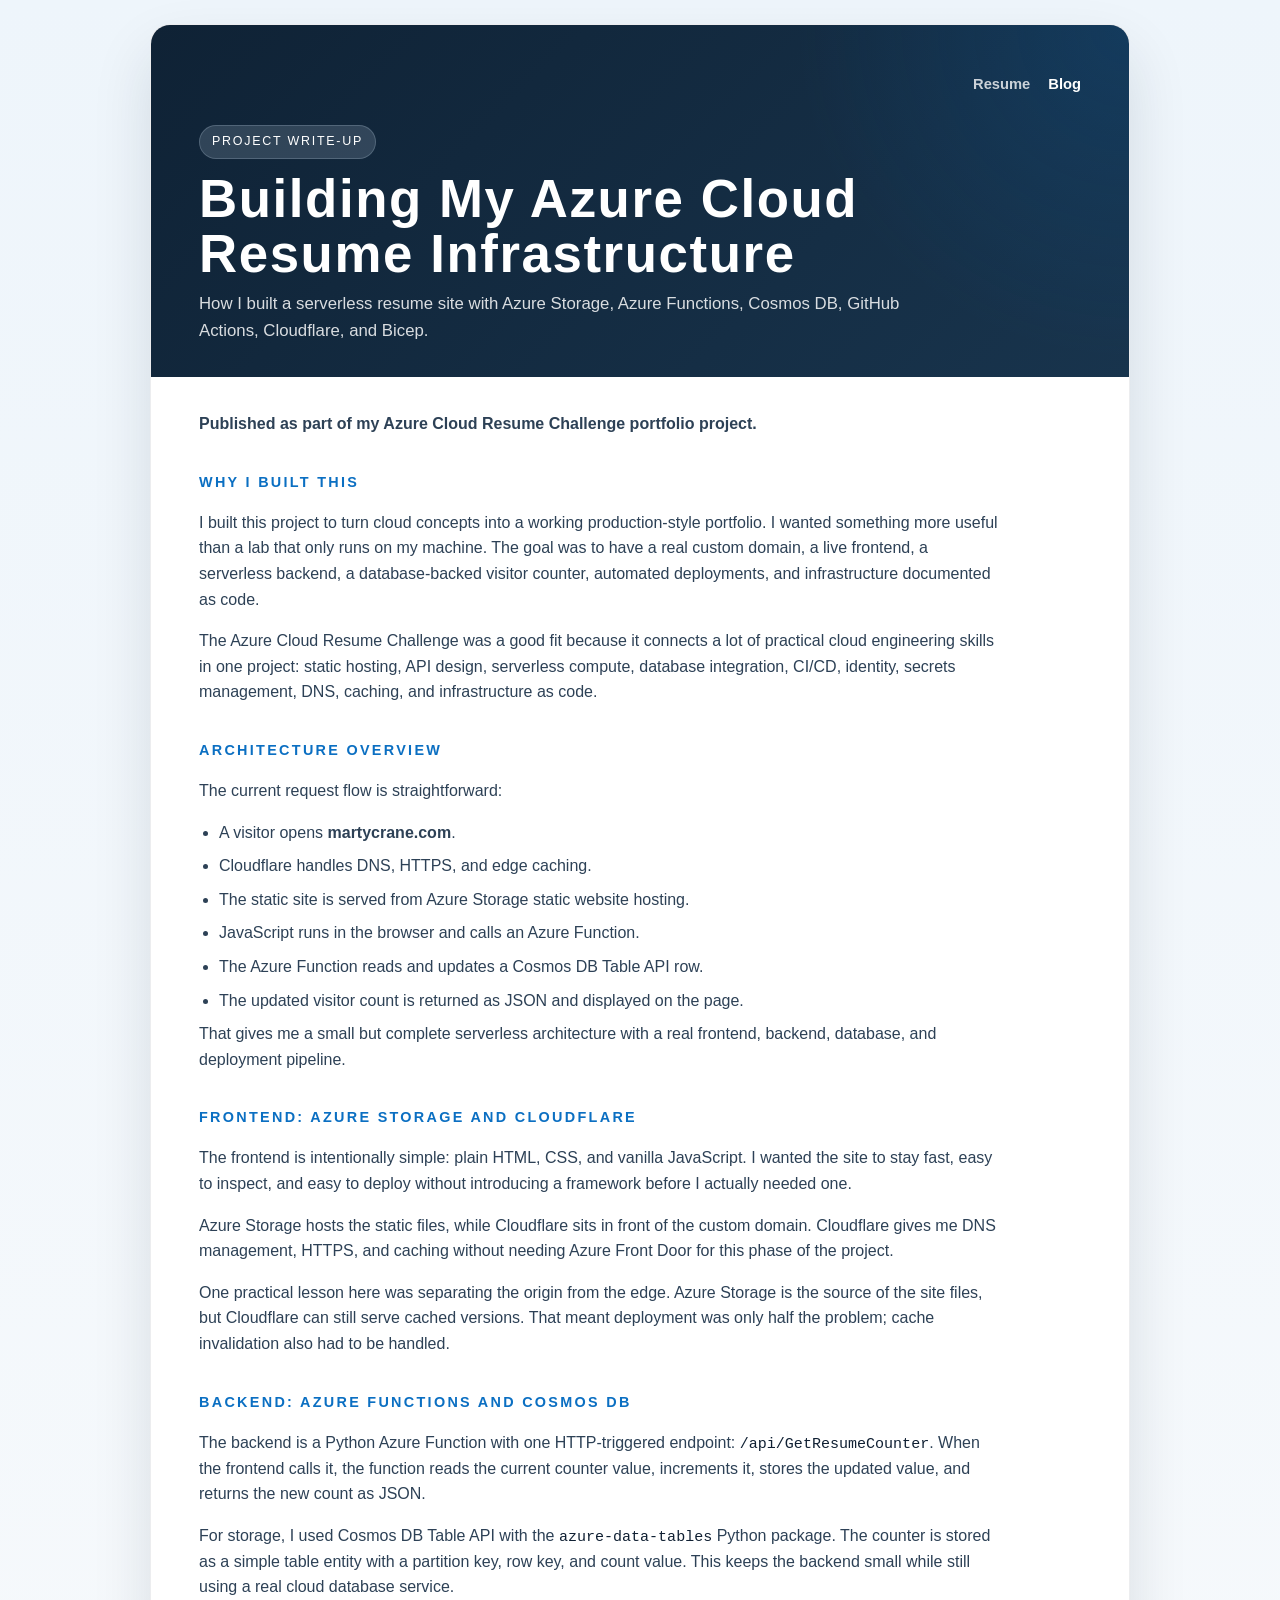
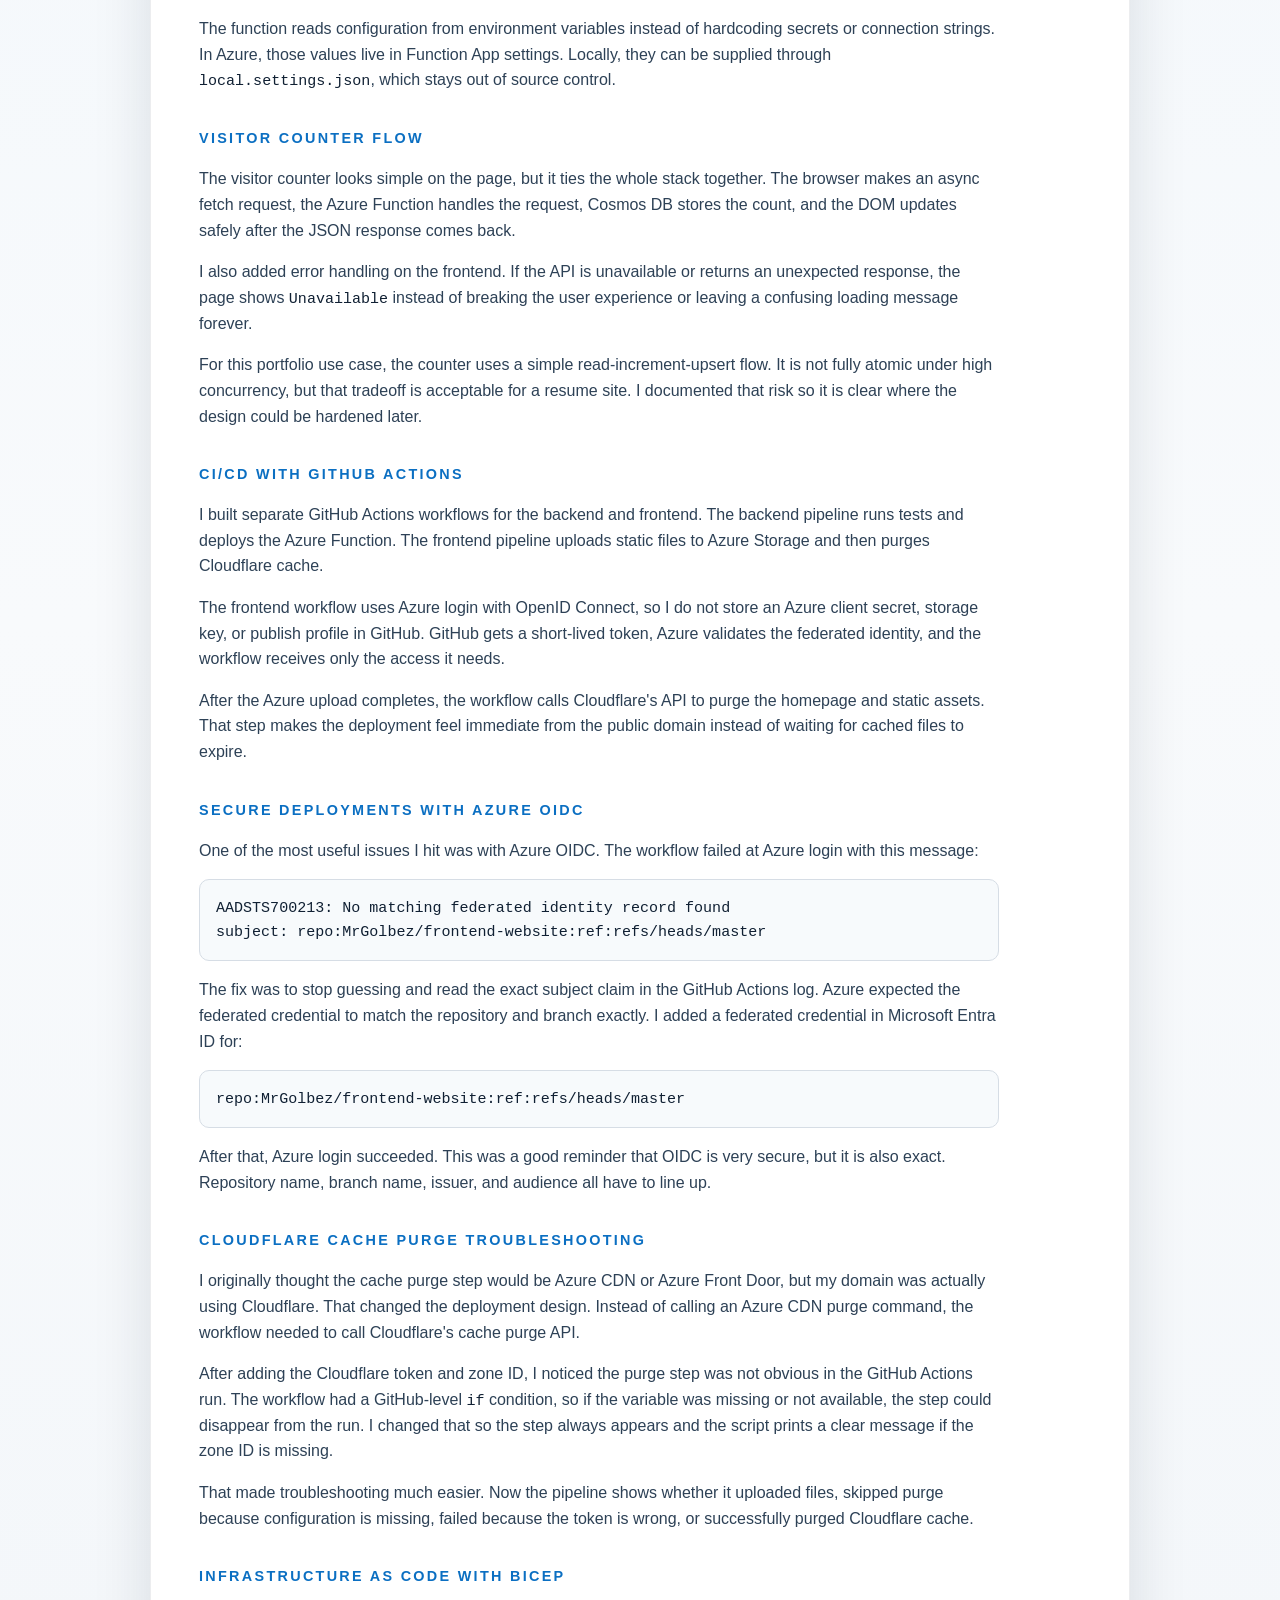
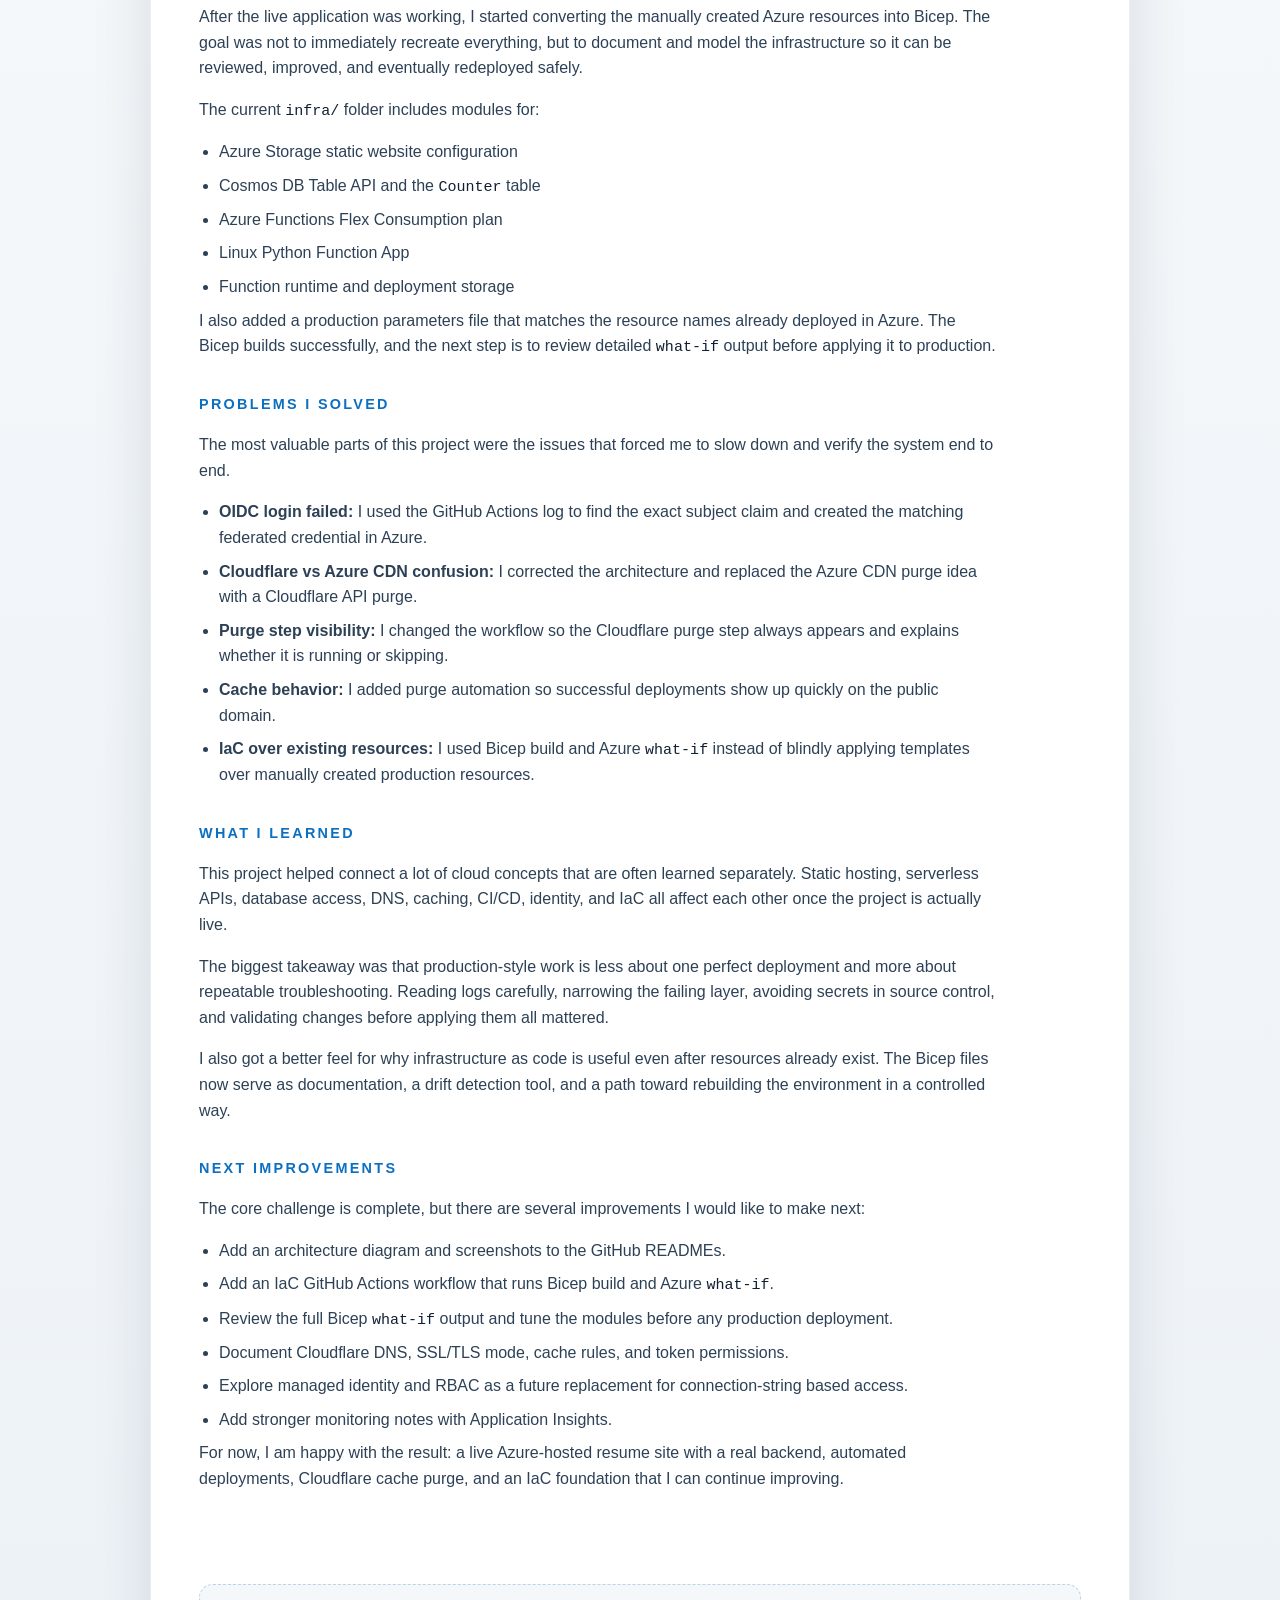
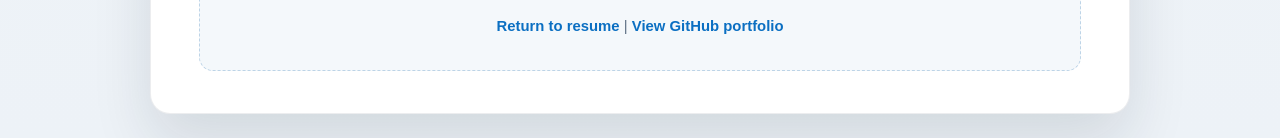
==== blog.html @ eff03cb7 "Add project blog page and update frontend docs" ====
<!DOCTYPE html>
<html lang="en">
<head>
    <meta charset="UTF-8">
    <meta name="viewport" content="width=device-width, initial-scale=1.0">
    <title>Building My Azure Cloud Resume Challenge - Marty Crane Jr</title>
    <link rel="stylesheet" href="styles.css">
</head>
<body>
    <div class="container">
        <header>
            <nav class="site-nav" aria-label="Primary navigation">
                <a href="index.html">Resume</a>
                <a href="blog.html" aria-current="page">Blog</a>
            </nav>
            <span class="eyebrow">Project Write-Up</span>
            <h1>Building My Azure Cloud Resume Infrastructure</h1>
            <p class="headline">How I built a serverless resume site with Azure Storage, Azure Functions, Cosmos DB, GitHub Actions, Cloudflare, and Bicep.</p>
        </header>

        <main class="article-layout">
            <article class="blog-article">
                <p class="article-meta">Published as part of my Azure Cloud Resume Challenge portfolio project.</p>

                <section>
                    <h2>Why I Built This</h2>
                    <p>I built this project to turn cloud concepts into a working production-style portfolio. I wanted something more useful than a lab that only runs on my machine. The goal was to have a real custom domain, a live frontend, a serverless backend, a database-backed visitor counter, automated deployments, and infrastructure documented as code.</p>
                    <p>The Azure Cloud Resume Challenge was a good fit because it connects a lot of practical cloud engineering skills in one project: static hosting, API design, serverless compute, database integration, CI/CD, identity, secrets management, DNS, caching, and infrastructure as code.</p>
                </section>

                <section>
                    <h2>Architecture Overview</h2>
                    <p>The current request flow is straightforward:</p>
                    <ul>
                        <li>A visitor opens <strong>martycrane.com</strong>.</li>
                        <li>Cloudflare handles DNS, HTTPS, and edge caching.</li>
                        <li>The static site is served from Azure Storage static website hosting.</li>
                        <li>JavaScript runs in the browser and calls an Azure Function.</li>
                        <li>The Azure Function reads and updates a Cosmos DB Table API row.</li>
                        <li>The updated visitor count is returned as JSON and displayed on the page.</li>
                    </ul>
                    <p>That gives me a small but complete serverless architecture with a real frontend, backend, database, and deployment pipeline.</p>
                </section>

                <section>
                    <h2>Frontend: Azure Storage And Cloudflare</h2>
                    <p>The frontend is intentionally simple: plain HTML, CSS, and vanilla JavaScript. I wanted the site to stay fast, easy to inspect, and easy to deploy without introducing a framework before I actually needed one.</p>
                    <p>Azure Storage hosts the static files, while Cloudflare sits in front of the custom domain. Cloudflare gives me DNS management, HTTPS, and caching without needing Azure Front Door for this phase of the project.</p>
                    <p>One practical lesson here was separating the origin from the edge. Azure Storage is the source of the site files, but Cloudflare can still serve cached versions. That meant deployment was only half the problem; cache invalidation also had to be handled.</p>
                </section>

                <section>
                    <h2>Backend: Azure Functions And Cosmos DB</h2>
                    <p>The backend is a Python Azure Function with one HTTP-triggered endpoint: <code>/api/GetResumeCounter</code>. When the frontend calls it, the function reads the current counter value, increments it, stores the updated value, and returns the new count as JSON.</p>
                    <p>For storage, I used Cosmos DB Table API with the <code>azure-data-tables</code> Python package. The counter is stored as a simple table entity with a partition key, row key, and count value. This keeps the backend small while still using a real cloud database service.</p>
                    <p>The function reads configuration from environment variables instead of hardcoding secrets or connection strings. In Azure, those values live in Function App settings. Locally, they can be supplied through <code>local.settings.json</code>, which stays out of source control.</p>
                </section>

                <section>
                    <h2>Visitor Counter Flow</h2>
                    <p>The visitor counter looks simple on the page, but it ties the whole stack together. The browser makes an async fetch request, the Azure Function handles the request, Cosmos DB stores the count, and the DOM updates safely after the JSON response comes back.</p>
                    <p>I also added error handling on the frontend. If the API is unavailable or returns an unexpected response, the page shows <code>Unavailable</code> instead of breaking the user experience or leaving a confusing loading message forever.</p>
                    <p>For this portfolio use case, the counter uses a simple read-increment-upsert flow. It is not fully atomic under high concurrency, but that tradeoff is acceptable for a resume site. I documented that risk so it is clear where the design could be hardened later.</p>
                </section>

                <section>
                    <h2>CI/CD With GitHub Actions</h2>
                    <p>I built separate GitHub Actions workflows for the backend and frontend. The backend pipeline runs tests and deploys the Azure Function. The frontend pipeline uploads static files to Azure Storage and then purges Cloudflare cache.</p>
                    <p>The frontend workflow uses Azure login with OpenID Connect, so I do not store an Azure client secret, storage key, or publish profile in GitHub. GitHub gets a short-lived token, Azure validates the federated identity, and the workflow receives only the access it needs.</p>
                    <p>After the Azure upload completes, the workflow calls Cloudflare's API to purge the homepage and static assets. That step makes the deployment feel immediate from the public domain instead of waiting for cached files to expire.</p>
                </section>

                <section>
                    <h2>Secure Deployments With Azure OIDC</h2>
                    <p>One of the most useful issues I hit was with Azure OIDC. The workflow failed at Azure login with this message:</p>
                    <pre><code>AADSTS700213: No matching federated identity record found
subject: repo:MrGolbez/frontend-website:ref:refs/heads/master</code></pre>
                    <p>The fix was to stop guessing and read the exact subject claim in the GitHub Actions log. Azure expected the federated credential to match the repository and branch exactly. I added a federated credential in Microsoft Entra ID for:</p>
                    <pre><code>repo:MrGolbez/frontend-website:ref:refs/heads/master</code></pre>
                    <p>After that, Azure login succeeded. This was a good reminder that OIDC is very secure, but it is also exact. Repository name, branch name, issuer, and audience all have to line up.</p>
                </section>

                <section>
                    <h2>Cloudflare Cache Purge Troubleshooting</h2>
                    <p>I originally thought the cache purge step would be Azure CDN or Azure Front Door, but my domain was actually using Cloudflare. That changed the deployment design. Instead of calling an Azure CDN purge command, the workflow needed to call Cloudflare's cache purge API.</p>
                    <p>After adding the Cloudflare token and zone ID, I noticed the purge step was not obvious in the GitHub Actions run. The workflow had a GitHub-level <code>if</code> condition, so if the variable was missing or not available, the step could disappear from the run. I changed that so the step always appears and the script prints a clear message if the zone ID is missing.</p>
                    <p>That made troubleshooting much easier. Now the pipeline shows whether it uploaded files, skipped purge because configuration is missing, failed because the token is wrong, or successfully purged Cloudflare cache.</p>
                </section>

                <section>
                    <h2>Infrastructure As Code With Bicep</h2>
                    <p>After the live application was working, I started converting the manually created Azure resources into Bicep. The goal was not to immediately recreate everything, but to document and model the infrastructure so it can be reviewed, improved, and eventually redeployed safely.</p>
                    <p>The current <code>infra/</code> folder includes modules for:</p>
                    <ul>
                        <li>Azure Storage static website configuration</li>
                        <li>Cosmos DB Table API and the <code>Counter</code> table</li>
                        <li>Azure Functions Flex Consumption plan</li>
                        <li>Linux Python Function App</li>
                        <li>Function runtime and deployment storage</li>
                    </ul>
                    <p>I also added a production parameters file that matches the resource names already deployed in Azure. The Bicep builds successfully, and the next step is to review detailed <code>what-if</code> output before applying it to production.</p>
                </section>

                <section>
                    <h2>Problems I Solved</h2>
                    <p>The most valuable parts of this project were the issues that forced me to slow down and verify the system end to end.</p>
                    <ul>
                        <li><strong>OIDC login failed:</strong> I used the GitHub Actions log to find the exact subject claim and created the matching federated credential in Azure.</li>
                        <li><strong>Cloudflare vs Azure CDN confusion:</strong> I corrected the architecture and replaced the Azure CDN purge idea with a Cloudflare API purge.</li>
                        <li><strong>Purge step visibility:</strong> I changed the workflow so the Cloudflare purge step always appears and explains whether it is running or skipping.</li>
                        <li><strong>Cache behavior:</strong> I added purge automation so successful deployments show up quickly on the public domain.</li>
                        <li><strong>IaC over existing resources:</strong> I used Bicep build and Azure <code>what-if</code> instead of blindly applying templates over manually created production resources.</li>
                    </ul>
                </section>

                <section>
                    <h2>What I Learned</h2>
                    <p>This project helped connect a lot of cloud concepts that are often learned separately. Static hosting, serverless APIs, database access, DNS, caching, CI/CD, identity, and IaC all affect each other once the project is actually live.</p>
                    <p>The biggest takeaway was that production-style work is less about one perfect deployment and more about repeatable troubleshooting. Reading logs carefully, narrowing the failing layer, avoiding secrets in source control, and validating changes before applying them all mattered.</p>
                    <p>I also got a better feel for why infrastructure as code is useful even after resources already exist. The Bicep files now serve as documentation, a drift detection tool, and a path toward rebuilding the environment in a controlled way.</p>
                </section>

                <section>
                    <h2>Next Improvements</h2>
                    <p>The core challenge is complete, but there are several improvements I would like to make next:</p>
                    <ul>
                        <li>Add an architecture diagram and screenshots to the GitHub READMEs.</li>
                        <li>Add an IaC GitHub Actions workflow that runs Bicep build and Azure <code>what-if</code>.</li>
                        <li>Review the full Bicep <code>what-if</code> output and tune the modules before any production deployment.</li>
                        <li>Document Cloudflare DNS, SSL/TLS mode, cache rules, and token permissions.</li>
                        <li>Explore managed identity and RBAC as a future replacement for connection-string based access.</li>
                        <li>Add stronger monitoring notes with Application Insights.</li>
                    </ul>
                    <p>For now, I am happy with the result: a live Azure-hosted resume site with a real backend, automated deployments, Cloudflare cache purge, and an IaC foundation that I can continue improving.</p>
                </section>
            </article>
        </main>

        <footer class="counter-section">
            <p><a href="index.html">Return to resume</a> | <a href="https://github.com/MrGolbez" target="_blank" rel="noreferrer">View GitHub portfolio</a></p>
        </footer>
    </div>
</body>
</html>
---- styles.css ----
:root {
    --ink-900: #102033;
    --ink-700: #2d4156;
    --ink-500: #5d7084;
    --line: #d6dde5;
    --surface: #ffffff;
    --surface-alt: #f4f8fb;
    --accent: #0b6fc2;
    --accent-soft: #d8ebfb;
    --page: linear-gradient(180deg, #eef5fb 0%, #f8fafc 45%, #edf2f7 100%);
}

* {
    box-sizing: border-box;
}

body {
    margin: 0;
    padding: 24px;
    font-family: "Segoe UI", Tahoma, Geneva, Verdana, sans-serif;
    line-height: 1.6;
    color: var(--ink-900);
    background: var(--page);
}

.container {
    max-width: 980px;
    margin: 0 auto;
    background: var(--surface);
    border: 1px solid rgba(16, 32, 51, 0.08);
    border-radius: 20px;
    overflow: hidden;
    box-shadow: 0 28px 60px rgba(16, 32, 51, 0.12);
}

header {
    padding: 48px 48px 32px;
    background:
        radial-gradient(circle at top right, rgba(11, 111, 194, 0.18), transparent 32%),
        linear-gradient(135deg, #0f2235 0%, #18344d 100%);
    color: #ffffff;
}

.site-nav {
    display: flex;
    justify-content: flex-end;
    gap: 18px;
    margin-bottom: 28px;
    font-size: 0.92rem;
    font-weight: 700;
}

.site-nav a {
    color: rgba(255, 255, 255, 0.78);
    text-decoration: none;
}

.site-nav a[aria-current="page"],
.site-nav a:hover {
    color: #ffffff;
}

.eyebrow {
    display: inline-block;
    margin-bottom: 12px;
    padding: 6px 12px;
    border-radius: 999px;
    background: rgba(216, 235, 251, 0.16);
    border: 1px solid rgba(216, 235, 251, 0.2);
    font-size: 0.78rem;
    letter-spacing: 0.14em;
    text-transform: uppercase;
}

h1 {
    margin: 0;
    font-size: clamp(2.4rem, 5vw, 3.3rem);
    line-height: 1.05;
    letter-spacing: 0.03em;
}

.headline {
    margin: 10px 0 0;
    color: rgba(255, 255, 255, 0.84);
    font-size: 1.05rem;
    max-width: 720px;
}

.contact-info {
    display: flex;
    flex-wrap: wrap;
    gap: 10px 18px;
    margin-top: 24px;
    font-size: 0.95rem;
}

.contact-info a,
.contact-info span {
    color: #ffffff;
    text-decoration: none;
    opacity: 0.92;
}

main {
    padding: 18px 48px 40px;
}

.article-layout {
    padding-top: 34px;
}

section {
    margin-top: 26px;
}

h2 {
    margin: 0 0 16px;
    font-size: 0.9rem;
    letter-spacing: 0.16em;
    text-transform: uppercase;
    color: var(--accent);
}

.summary {
    margin: 0;
    color: var(--ink-700);
    font-size: 1rem;
}

.article-meta {
    margin: 0 0 26px;
    color: var(--ink-500);
    font-weight: 600;
}

.blog-article {
    max-width: 800px;
}

.blog-article section {
    margin-top: 34px;
}

.blog-article p {
    margin: 0 0 16px;
    color: var(--ink-700);
}

.blog-article code {
    font-family: Consolas, "Courier New", monospace;
    font-size: 0.94em;
    color: var(--ink-900);
}

.blog-article pre {
    overflow-x: auto;
    margin: 16px 0;
    padding: 16px;
    border: 1px solid var(--line);
    border-radius: 10px;
    background: #f7fafc;
}

.counter-section a {
    color: var(--accent);
    font-weight: 700;
    text-decoration: none;
}

.counter-section a:hover {
    text-decoration: underline;
}

.skills-grid {
    display: grid;
    grid-template-columns: repeat(2, minmax(0, 1fr));
    gap: 16px;
}

.skill-card {
    padding: 18px 18px 16px;
    border: 1px solid var(--line);
    border-radius: 16px;
    background: var(--surface-alt);
}

.skill-card strong {
    display: block;
    margin-bottom: 6px;
    color: var(--ink-900);
    font-size: 0.94rem;
}

.skill-card p {
    margin: 0;
    color: var(--ink-700);
    font-size: 0.95rem;
}

.section-item {
    padding: 0 0 18px;
    margin-bottom: 18px;
    border-bottom: 1px solid var(--line);
}

.section-item:last-child {
    margin-bottom: 0;
    border-bottom: none;
    padding-bottom: 0;
}

.flex-heading {
    display: flex;
    justify-content: space-between;
    align-items: baseline;
    gap: 12px;
    flex-wrap: wrap;
    margin-bottom: 4px;
}

.job-title,
.project-title,
.school-name {
    font-weight: 700;
    font-size: 1.08rem;
    color: var(--ink-900);
}

.company {
    font-weight: 600;
    color: var(--ink-700);
    margin-bottom: 8px;
}

.date {
    color: var(--ink-500);
    font-weight: 600;
    font-size: 0.95rem;
}

ul {
    margin: 0;
    padding-left: 20px;
}

li {
    margin-bottom: 8px;
    color: var(--ink-700);
}

.education-list {
    display: grid;
    gap: 14px;
}

.education-item {
    padding: 16px 18px;
    border: 1px solid var(--line);
    border-radius: 16px;
    background: #fbfdff;
}

.education-item p {
    margin: 4px 0 0;
    color: var(--ink-700);
}

.counter-section {
    margin: 36px 48px 42px;
    padding: 16px 20px;
    border-radius: 14px;
    background: var(--surface-alt);
    border: 1px dashed #bdd4e7;
    text-align: center;
    color: var(--ink-500);
    font-size: 0.93rem;
}

@media (max-width: 760px) {
    body {
        padding: 14px;
    }

    header,
    main {
        padding-left: 22px;
        padding-right: 22px;
    }

    header {
        padding-top: 34px;
    }

    .site-nav {
        justify-content: flex-start;
        margin-bottom: 22px;
    }

    .skills-grid {
        grid-template-columns: 1fr;
    }

    .counter-section {
        margin-left: 22px;
        margin-right: 22px;
    }
}
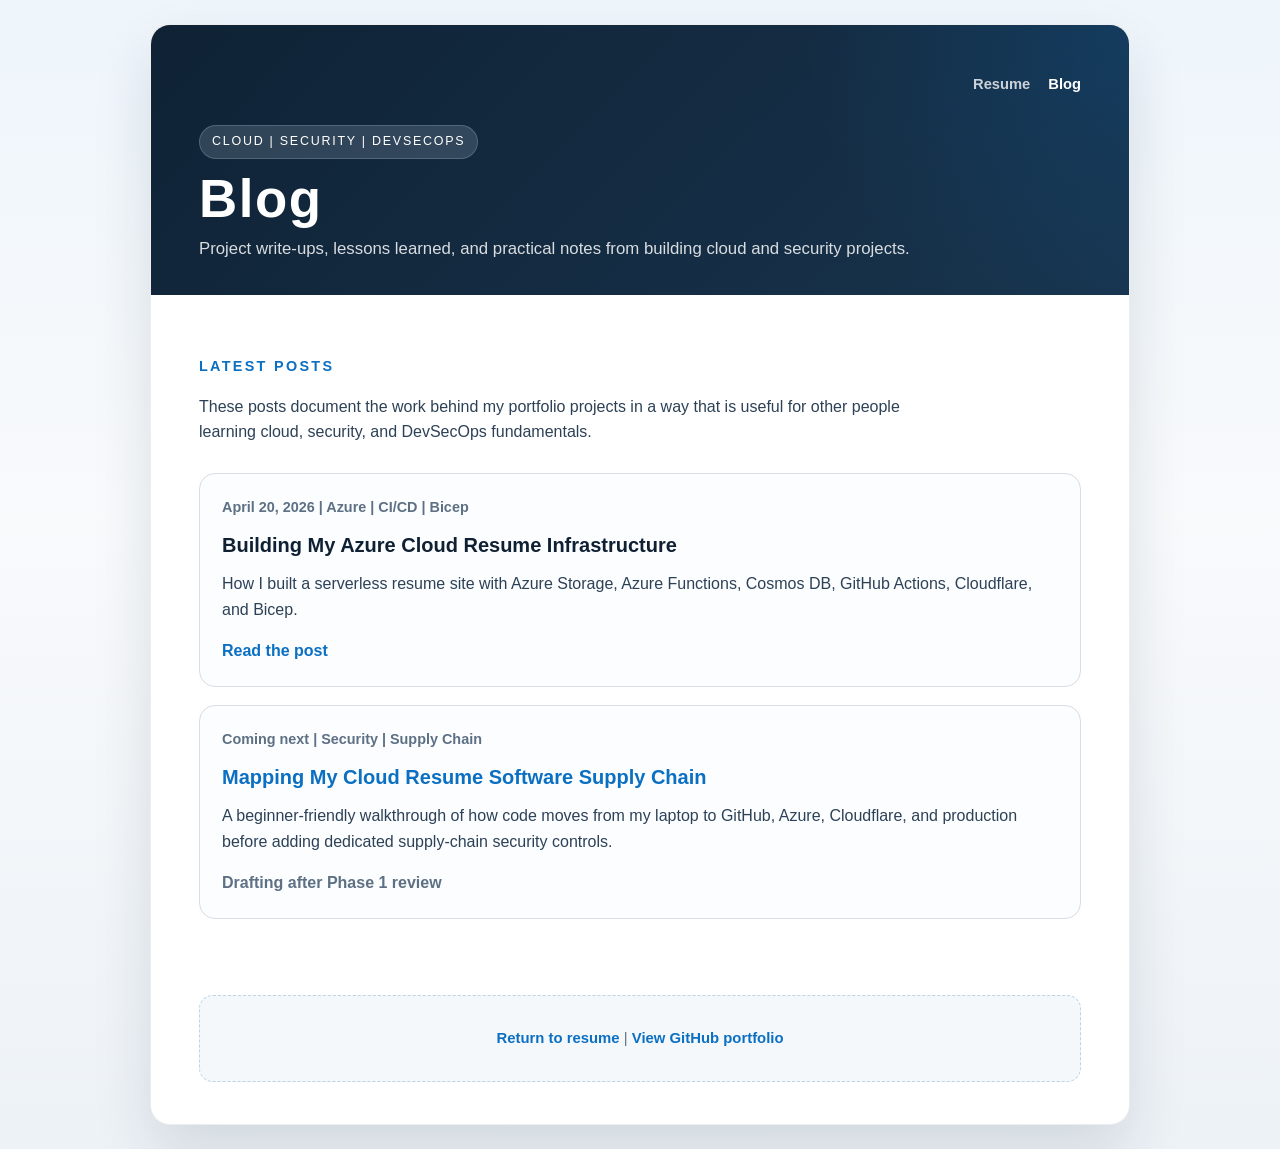
==== commit 6d592803: "Restructure blog into index and dated posts" ====
--- a/blog.html
+++ b/blog.html
@@ -3,7 +3,7 @@
 <head>
     <meta charset="UTF-8">
     <meta name="viewport" content="width=device-width, initial-scale=1.0">
-    <title>Building My Azure Cloud Resume Challenge - Marty Crane Jr</title>
+    <title>Blog - Marty Crane Jr</title>
     <link rel="stylesheet" href="styles.css">
 </head>
 <body>
@@ -13,127 +13,32 @@
                 <a href="index.html">Resume</a>
                 <a href="blog.html" aria-current="page">Blog</a>
             </nav>
-            <span class="eyebrow">Project Write-Up</span>
-            <h1>Building My Azure Cloud Resume Infrastructure</h1>
-            <p class="headline">How I built a serverless resume site with Azure Storage, Azure Functions, Cosmos DB, GitHub Actions, Cloudflare, and Bicep.</p>
+            <span class="eyebrow">Cloud | Security | DevSecOps</span>
+            <h1>Blog</h1>
+            <p class="headline">Project write-ups, lessons learned, and practical notes from building cloud and security projects.</p>
         </header>
 
         <main class="article-layout">
-            <article class="blog-article">
-                <p class="article-meta">Published as part of my Azure Cloud Resume Challenge portfolio project.</p>
+            <section class="blog-intro">
+                <h2>Latest Posts</h2>
+                <p class="summary">These posts document the work behind my portfolio projects in a way that is useful for other people learning cloud, security, and DevSecOps fundamentals.</p>
+            </section>
 
-                <section>
-                    <h2>Why I Built This</h2>
-                    <p>I built this project to turn cloud concepts into a working production-style portfolio. I wanted something more useful than a lab that only runs on my machine. The goal was to have a real custom domain, a live frontend, a serverless backend, a database-backed visitor counter, automated deployments, and infrastructure documented as code.</p>
-                    <p>The Azure Cloud Resume Challenge was a good fit because it connects a lot of practical cloud engineering skills in one project: static hosting, API design, serverless compute, database integration, CI/CD, identity, secrets management, DNS, caching, and infrastructure as code.</p>
-                </section>
+            <section class="post-list" aria-label="Blog posts">
+                <article class="post-card">
+                    <div class="post-card-meta">April 20, 2026 | Azure | CI/CD | Bicep</div>
+                    <h2><a href="posts/2026-04-20-cloud-resume-challenge.html">Building My Azure Cloud Resume Infrastructure</a></h2>
+                    <p>How I built a serverless resume site with Azure Storage, Azure Functions, Cosmos DB, GitHub Actions, Cloudflare, and Bicep.</p>
+                    <a class="read-more" href="posts/2026-04-20-cloud-resume-challenge.html">Read the post</a>
+                </article>
 
-                <section>
-                    <h2>Architecture Overview</h2>
-                    <p>The current request flow is straightforward:</p>
-                    <ul>
-                        <li>A visitor opens <strong>martycrane.com</strong>.</li>
-                        <li>Cloudflare handles DNS, HTTPS, and edge caching.</li>
-                        <li>The static site is served from Azure Storage static website hosting.</li>
-                        <li>JavaScript runs in the browser and calls an Azure Function.</li>
-                        <li>The Azure Function reads and updates a Cosmos DB Table API row.</li>
-                        <li>The updated visitor count is returned as JSON and displayed on the page.</li>
-                    </ul>
-                    <p>That gives me a small but complete serverless architecture with a real frontend, backend, database, and deployment pipeline.</p>
-                </section>
-
-                <section>
-                    <h2>Frontend: Azure Storage And Cloudflare</h2>
-                    <p>The frontend is intentionally simple: plain HTML, CSS, and vanilla JavaScript. I wanted the site to stay fast, easy to inspect, and easy to deploy without introducing a framework before I actually needed one.</p>
-                    <p>Azure Storage hosts the static files, while Cloudflare sits in front of the custom domain. Cloudflare gives me DNS management, HTTPS, and caching without needing Azure Front Door for this phase of the project.</p>
-                    <p>One practical lesson here was separating the origin from the edge. Azure Storage is the source of the site files, but Cloudflare can still serve cached versions. That meant deployment was only half the problem; cache invalidation also had to be handled.</p>
-                </section>
-
-                <section>
-                    <h2>Backend: Azure Functions And Cosmos DB</h2>
-                    <p>The backend is a Python Azure Function with one HTTP-triggered endpoint: <code>/api/GetResumeCounter</code>. When the frontend calls it, the function reads the current counter value, increments it, stores the updated value, and returns the new count as JSON.</p>
-                    <p>For storage, I used Cosmos DB Table API with the <code>azure-data-tables</code> Python package. The counter is stored as a simple table entity with a partition key, row key, and count value. This keeps the backend small while still using a real cloud database service.</p>
-                    <p>The function reads configuration from environment variables instead of hardcoding secrets or connection strings. In Azure, those values live in Function App settings. Locally, they can be supplied through <code>local.settings.json</code>, which stays out of source control.</p>
-                </section>
-
-                <section>
-                    <h2>Visitor Counter Flow</h2>
-                    <p>The visitor counter looks simple on the page, but it ties the whole stack together. The browser makes an async fetch request, the Azure Function handles the request, Cosmos DB stores the count, and the DOM updates safely after the JSON response comes back.</p>
-                    <p>I also added error handling on the frontend. If the API is unavailable or returns an unexpected response, the page shows <code>Unavailable</code> instead of breaking the user experience or leaving a confusing loading message forever.</p>
-                    <p>For this portfolio use case, the counter uses a simple read-increment-upsert flow. It is not fully atomic under high concurrency, but that tradeoff is acceptable for a resume site. I documented that risk so it is clear where the design could be hardened later.</p>
-                </section>
-
-                <section>
-                    <h2>CI/CD With GitHub Actions</h2>
-                    <p>I built separate GitHub Actions workflows for the backend and frontend. The backend pipeline runs tests and deploys the Azure Function. The frontend pipeline uploads static files to Azure Storage and then purges Cloudflare cache.</p>
-                    <p>The frontend workflow uses Azure login with OpenID Connect, so I do not store an Azure client secret, storage key, or publish profile in GitHub. GitHub gets a short-lived token, Azure validates the federated identity, and the workflow receives only the access it needs.</p>
-                    <p>After the Azure upload completes, the workflow calls Cloudflare's API to purge the homepage and static assets. That step makes the deployment feel immediate from the public domain instead of waiting for cached files to expire.</p>
-                </section>
-
-                <section>
-                    <h2>Secure Deployments With Azure OIDC</h2>
-                    <p>One of the most useful issues I hit was with Azure OIDC. The workflow failed at Azure login with this message:</p>
-                    <pre><code>AADSTS700213: No matching federated identity record found
-subject: repo:MrGolbez/frontend-website:ref:refs/heads/master</code></pre>
-                    <p>The fix was to stop guessing and read the exact subject claim in the GitHub Actions log. Azure expected the federated credential to match the repository and branch exactly. I added a federated credential in Microsoft Entra ID for:</p>
-                    <pre><code>repo:MrGolbez/frontend-website:ref:refs/heads/master</code></pre>
-                    <p>After that, Azure login succeeded. This was a good reminder that OIDC is very secure, but it is also exact. Repository name, branch name, issuer, and audience all have to line up.</p>
-                </section>
-
-                <section>
-                    <h2>Cloudflare Cache Purge Troubleshooting</h2>
-                    <p>I originally thought the cache purge step would be Azure CDN or Azure Front Door, but my domain was actually using Cloudflare. That changed the deployment design. Instead of calling an Azure CDN purge command, the workflow needed to call Cloudflare's cache purge API.</p>
-                    <p>After adding the Cloudflare token and zone ID, I noticed the purge step was not obvious in the GitHub Actions run. The workflow had a GitHub-level <code>if</code> condition, so if the variable was missing or not available, the step could disappear from the run. I changed that so the step always appears and the script prints a clear message if the zone ID is missing.</p>
-                    <p>That made troubleshooting much easier. Now the pipeline shows whether it uploaded files, skipped purge because configuration is missing, failed because the token is wrong, or successfully purged Cloudflare cache.</p>
-                </section>
-
-                <section>
-                    <h2>Infrastructure As Code With Bicep</h2>
-                    <p>After the live application was working, I started converting the manually created Azure resources into Bicep. The goal was not to immediately recreate everything, but to document and model the infrastructure so it can be reviewed, improved, and eventually redeployed safely.</p>
-                    <p>The current <code>infra/</code> folder includes modules for:</p>
-                    <ul>
-                        <li>Azure Storage static website configuration</li>
-                        <li>Cosmos DB Table API and the <code>Counter</code> table</li>
-                        <li>Azure Functions Flex Consumption plan</li>
-                        <li>Linux Python Function App</li>
-                        <li>Function runtime and deployment storage</li>
-                    </ul>
-                    <p>I also added a production parameters file that matches the resource names already deployed in Azure. The Bicep builds successfully, and the next step is to review detailed <code>what-if</code> output before applying it to production.</p>
-                </section>
-
-                <section>
-                    <h2>Problems I Solved</h2>
-                    <p>The most valuable parts of this project were the issues that forced me to slow down and verify the system end to end.</p>
-                    <ul>
-                        <li><strong>OIDC login failed:</strong> I used the GitHub Actions log to find the exact subject claim and created the matching federated credential in Azure.</li>
-                        <li><strong>Cloudflare vs Azure CDN confusion:</strong> I corrected the architecture and replaced the Azure CDN purge idea with a Cloudflare API purge.</li>
-                        <li><strong>Purge step visibility:</strong> I changed the workflow so the Cloudflare purge step always appears and explains whether it is running or skipping.</li>
-                        <li><strong>Cache behavior:</strong> I added purge automation so successful deployments show up quickly on the public domain.</li>
-                        <li><strong>IaC over existing resources:</strong> I used Bicep build and Azure <code>what-if</code> instead of blindly applying templates over manually created production resources.</li>
-                    </ul>
-                </section>
-
-                <section>
-                    <h2>What I Learned</h2>
-                    <p>This project helped connect a lot of cloud concepts that are often learned separately. Static hosting, serverless APIs, database access, DNS, caching, CI/CD, identity, and IaC all affect each other once the project is actually live.</p>
-                    <p>The biggest takeaway was that production-style work is less about one perfect deployment and more about repeatable troubleshooting. Reading logs carefully, narrowing the failing layer, avoiding secrets in source control, and validating changes before applying them all mattered.</p>
-                    <p>I also got a better feel for why infrastructure as code is useful even after resources already exist. The Bicep files now serve as documentation, a drift detection tool, and a path toward rebuilding the environment in a controlled way.</p>
-                </section>
-
-                <section>
-                    <h2>Next Improvements</h2>
-                    <p>The core challenge is complete, but there are several improvements I would like to make next:</p>
-                    <ul>
-                        <li>Add an architecture diagram and screenshots to the GitHub READMEs.</li>
-                        <li>Add an IaC GitHub Actions workflow that runs Bicep build and Azure <code>what-if</code>.</li>
-                        <li>Review the full Bicep <code>what-if</code> output and tune the modules before any production deployment.</li>
-                        <li>Document Cloudflare DNS, SSL/TLS mode, cache rules, and token permissions.</li>
-                        <li>Explore managed identity and RBAC as a future replacement for connection-string based access.</li>
-                        <li>Add stronger monitoring notes with Application Insights.</li>
-                    </ul>
-                    <p>For now, I am happy with the result: a live Azure-hosted resume site with a real backend, automated deployments, Cloudflare cache purge, and an IaC foundation that I can continue improving.</p>
-                </section>
-            </article>
+                <article class="post-card">
+                    <div class="post-card-meta">Coming next | Security | Supply Chain</div>
+                    <h2>Mapping My Cloud Resume Software Supply Chain</h2>
+                    <p>A beginner-friendly walkthrough of how code moves from my laptop to GitHub, Azure, Cloudflare, and production before adding dedicated supply-chain security controls.</p>
+                    <span class="read-more is-disabled">Drafting after Phase 1 review</span>
+                </article>
+            </section>
         </main>
 
         <footer class="counter-section">
--- a/styles.css
+++ b/styles.css
@@ -137,6 +137,69 @@
     max-width: 800px;
 }
 
+.blog-intro {
+    max-width: 760px;
+}
+
+.post-list {
+    display: grid;
+    gap: 18px;
+    margin-top: 28px;
+}
+
+.post-card {
+    padding: 22px;
+    border: 1px solid var(--line);
+    border-radius: 16px;
+    background: #fbfdff;
+}
+
+.post-card-meta {
+    margin-bottom: 10px;
+    color: var(--ink-500);
+    font-size: 0.9rem;
+    font-weight: 700;
+}
+
+.post-card h2 {
+    margin-bottom: 10px;
+    font-size: 1.25rem;
+    letter-spacing: 0;
+    text-transform: none;
+}
+
+.post-card h2 a {
+    color: var(--ink-900);
+    text-decoration: none;
+}
+
+.post-card h2 a:hover {
+    color: var(--accent);
+}
+
+.post-card p {
+    margin: 0 0 16px;
+    color: var(--ink-700);
+}
+
+.read-more {
+    color: var(--accent);
+    font-weight: 700;
+    text-decoration: none;
+}
+
+.read-more:hover {
+    text-decoration: underline;
+}
+
+.read-more.is-disabled {
+    color: var(--ink-500);
+}
+
+.read-more.is-disabled:hover {
+    text-decoration: none;
+}
+
 .blog-article section {
     margin-top: 34px;
 }
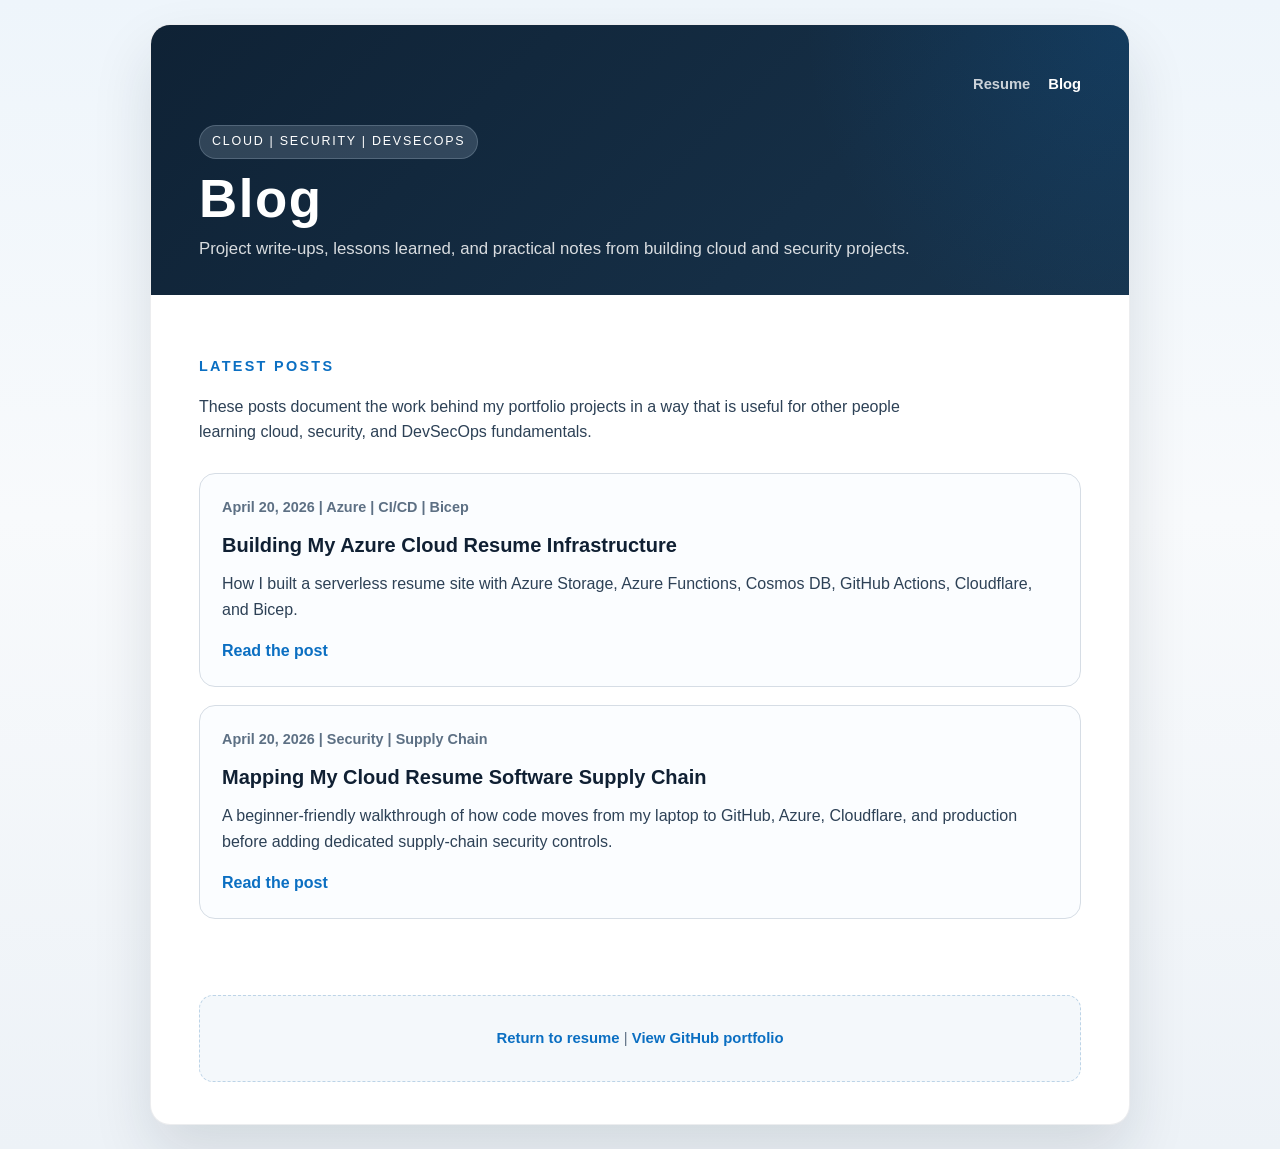
==== commit bc9ab132: "Added my Supply Chain Baseline blog post" ====
--- a/blog.html
+++ b/blog.html
@@ -33,10 +33,10 @@
                 </article>
 
                 <article class="post-card">
-                    <div class="post-card-meta">Coming next | Security | Supply Chain</div>
-                    <h2>Mapping My Cloud Resume Software Supply Chain</h2>
+                    <div class="post-card-meta">April 20, 2026 | Security | Supply Chain</div>
+                    <h2><a href="posts/2026-04-20-supply-chain-baseline.html">Mapping My Cloud Resume Software Supply Chain</a></h2>
                     <p>A beginner-friendly walkthrough of how code moves from my laptop to GitHub, Azure, Cloudflare, and production before adding dedicated supply-chain security controls.</p>
-                    <span class="read-more is-disabled">Drafting after Phase 1 review</span>
+                    <a class="read-more" href="posts/2026-04-20-supply-chain-baseline.html">Read the post</a>
                 </article>
             </section>
         </main>
